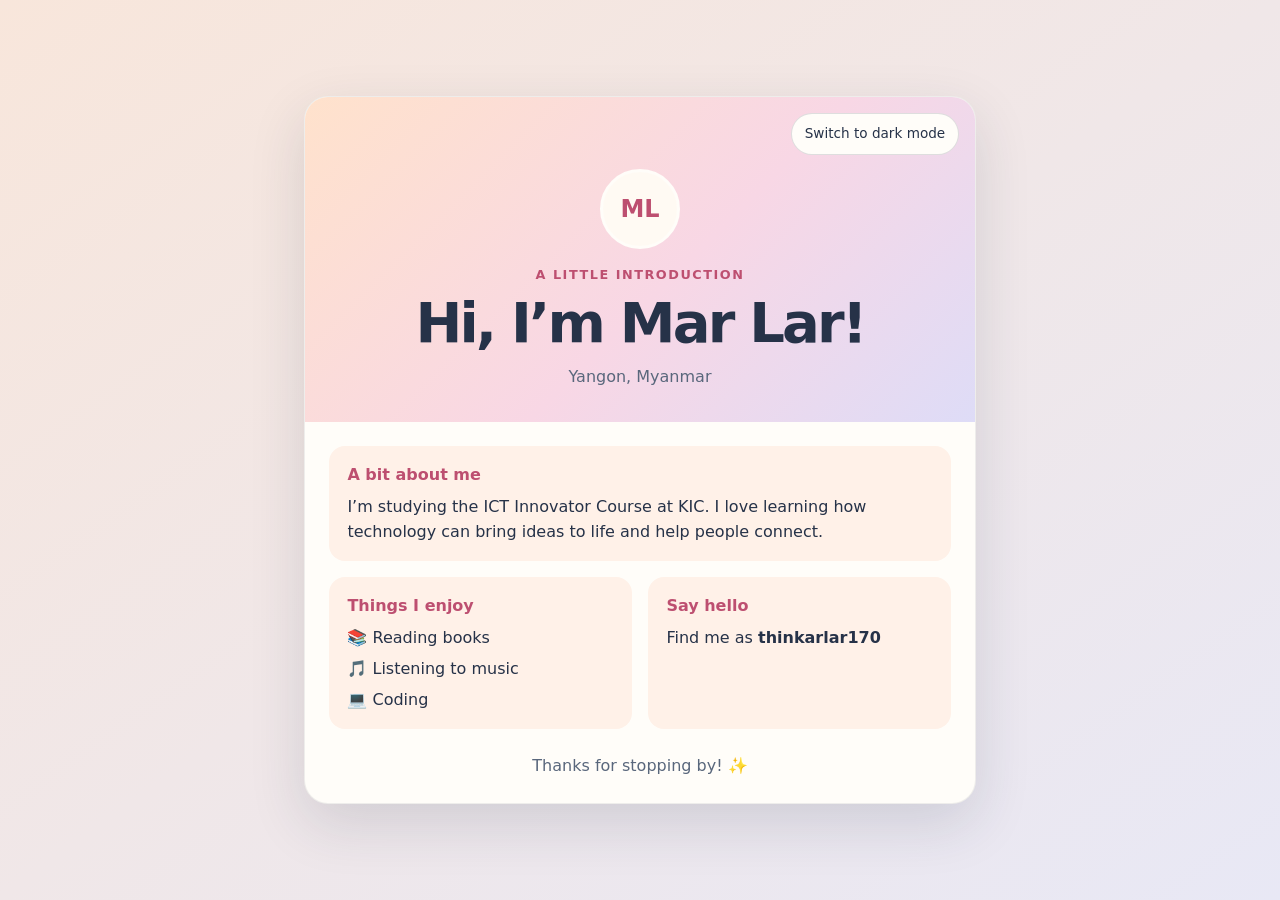
==== index.html @ 4ff4b2b1 "Pending changes exported from your codespace" ====
<!doctype html>
<html lang="en">
<head>
  <meta charset="utf-8">
  <meta name="viewport" content="width=device-width, initial-scale=1">
  <meta name="description" content="A little introduction to Mar Lar.">
  <title>Mar Lar | Introduction</title>
  <link rel="stylesheet" href="style.css">
  <script src="script.js" defer></script>
</head>
<body>
  <main class="profile-card">
    <header class="hero">
      <button class="theme-toggle" type="button" aria-pressed="false">
        Switch to dark mode
      </button>
      <div class="avatar" aria-hidden="true">ML</div>
      <p class="eyebrow">A little introduction</p>
      <h1>Hi, I’m Mar Lar!</h1>
      <p class="location">Yangon, Myanmar</p>
    </header>

    <div class="content">
      <section class="detail" aria-labelledby="about-heading">
        <h2 id="about-heading">A bit about me</h2>
        <p>
          I’m studying the ICT Innovator Course at KIC. I love learning how
          technology can bring ideas to life and help people connect.
        </p>
      </section>

      <section class="detail" aria-labelledby="hobbies-heading">
        <h2 id="hobbies-heading">Things I enjoy</h2>
        <ul class="hobbies">
          <li>📚 Reading books</li>
          <li>🎵 Listening to music</li>
          <li>💻 Coding</li>
        </ul>
      </section>

      <section class="detail contact" aria-labelledby="contact-heading">
        <h2 id="contact-heading">Say hello</h2>
        <p>Find me as <strong>thinkarlar170</strong></p>
      </section>
    </div>
    <footer>Thanks for stopping by! <span aria-hidden="true">✨</span></footer>
  </main>
</body>
</html>
---- style.css ----
:root {
  color-scheme: light;
  --ink: #263248;
  --muted: #59677c;
  --accent: #bd4f70;
  --paper: #fffdf9;
  --tile: #fff1e8;
  --page-start: #f8e6db;
  --page-end: #e8e8f5;
  --shadow: rgb(38 50 72 / 14%);
}

* {
  box-sizing: border-box;
}

body {
  min-height: 100vh;
  margin: 0;
  padding: 2rem 1rem;
  display: grid;
  place-items: center;
  background: linear-gradient(145deg, var(--page-start), var(--page-end));
  color: var(--ink);
  font-family: system-ui, -apple-system, BlinkMacSystemFont, "Segoe UI", sans-serif;
  line-height: 1.6;
  transition: background-color 180ms ease, color 180ms ease;
}

.profile-card {
  width: min(100%, 42rem);
  overflow: hidden;
  border: 1px solid rgb(38 50 72 / 8%);
  border-radius: 1.5rem;
  background: var(--paper);
  box-shadow: 0 1.25rem 3.5rem var(--shadow);
}

.hero {
  position: relative;
  padding: 3rem 2rem 2rem;
  background: linear-gradient(135deg, #ffe2cc, #f8d7e5 55%, #dedcf7);
  text-align: center;
}

.theme-toggle {
  position: absolute;
  top: 1rem;
  right: 1rem;
  padding: 0.55rem 0.8rem;
  border: 1px solid rgb(38 50 72 / 15%);
  border-radius: 999px;
  background: var(--paper);
  color: var(--ink);
  font: inherit;
  font-size: 0.85rem;
  cursor: pointer;
}

.theme-toggle:hover {
  transform: translateY(-1px);
}

.theme-toggle:focus-visible {
  outline: 3px solid var(--accent);
  outline-offset: 3px;
}

.avatar {
  width: 5rem;
  height: 5rem;
  margin: 1.5rem auto 1rem;
  display: grid;
  place-items: center;
  border: 3px solid var(--paper);
  border-radius: 50%;
  background: #fffaf3;
  color: var(--accent);
  font-size: 1.5rem;
  font-weight: 800;
}

.eyebrow {
  margin: 0 0 0.4rem;
  color: var(--accent);
  font-size: 0.8rem;
  font-weight: 800;
  letter-spacing: 0.12em;
  text-transform: uppercase;
}

h1 {
  margin: 0;
  font-size: clamp(2.2rem, 8vw, 3.5rem);
  letter-spacing: -0.05em;
  line-height: 1.1;
}

.location {
  margin: 0.65rem 0 0;
  color: var(--muted);
}

.content {
  padding: 1.5rem;
  display: grid;
  grid-template-columns: repeat(2, minmax(0, 1fr));
  gap: 1rem;
}

.detail {
  padding: 1rem 1.15rem;
  border-radius: 1rem;
  background: var(--tile);
}

.detail:first-child {
  grid-column: 1 / -1;
}

.detail h2 {
  margin: 0 0 0.4rem;
  color: var(--accent);
  font-size: 1rem;
}

.detail p {
  margin: 0;
}

.hobbies {
  margin: 0;
  padding: 0;
  display: grid;
  gap: 0.35rem;
  list-style: none;
}

footer {
  padding: 0 1.5rem 1.5rem;
  color: var(--muted);
  text-align: center;
}

/* Dark theme colors are applied when the toggle sets data-theme. */
body[data-theme="dark"] {
  color-scheme: dark;
  --ink: #f4efff;
  --muted: #c3bfd2;
  --accent: #ff9fba;
  --paper: #242337;
  --tile: #302e46;
  --page-start: #191827;
  --page-end: #29233b;
  --shadow: rgb(0 0 0 / 30%);
}

body[data-theme="dark"] .hero {
  background: linear-gradient(135deg, #47334b, #393652 55%, #303d55);
}

body[data-theme="dark"] .avatar {
  background: #302e46;
}

@media (max-width: 32rem) {
  body {
    padding: 1rem;
  }

  .profile-card {
    border-radius: 1rem;
  }

  .hero {
    padding: 3.5rem 1.25rem 1.5rem;
  }

  .content {
    padding: 1rem;
    grid-template-columns: 1fr;
  }

  .detail:first-child {
    grid-column: auto;
  }

  .theme-toggle {
    top: 0.75rem;
    right: 0.75rem;
  }
}

@media (prefers-reduced-motion: reduce) {
  *,
  *::before,
  *::after {
    scroll-behavior: auto !important;
    transition-duration: 0.01ms !important;
  }
}
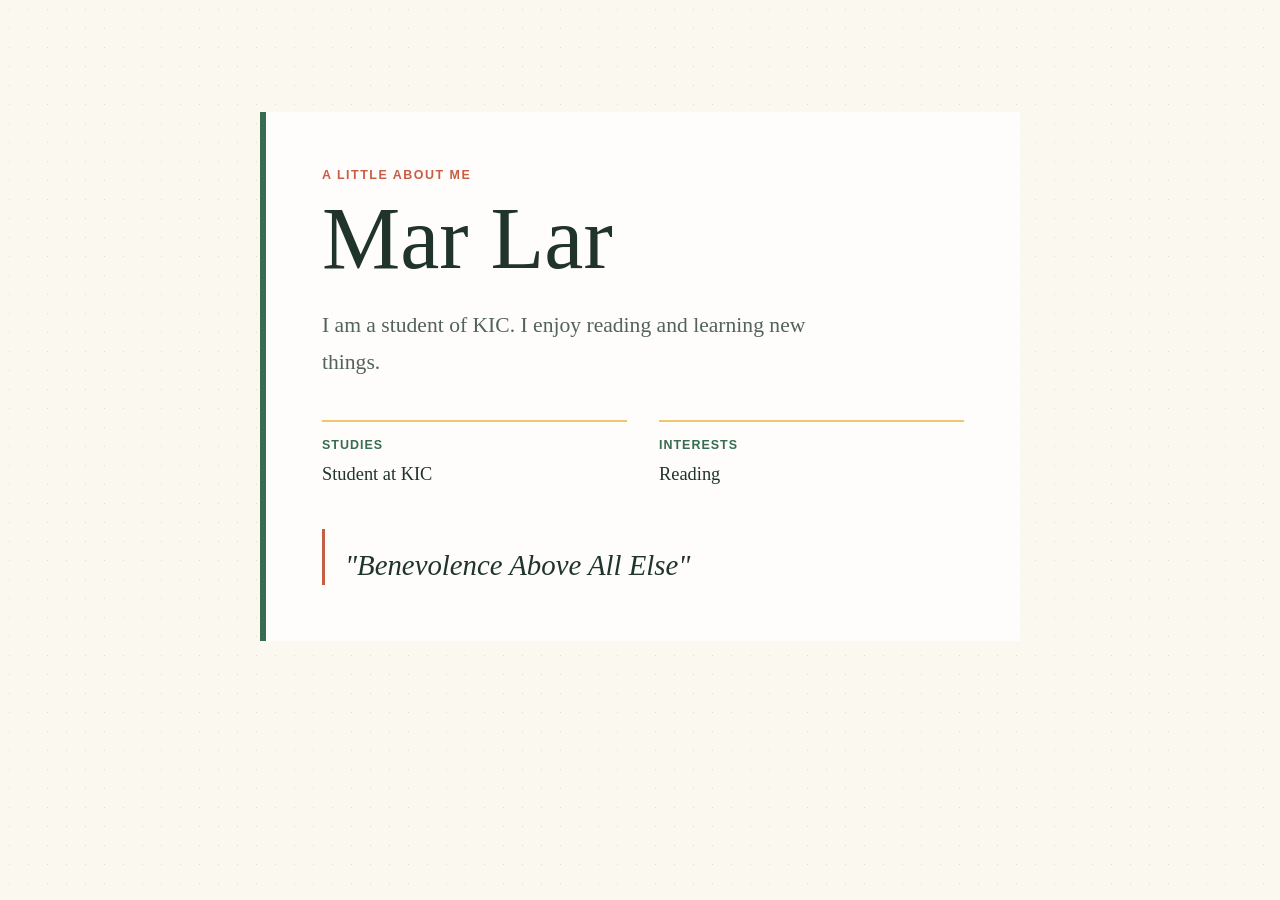
==== commit cb475ade: "Add personal introduction page" ====
--- a/index.html
+++ b/index.html
@@ -3,47 +3,136 @@
 <head>
   <meta charset="utf-8">
   <meta name="viewport" content="width=device-width, initial-scale=1">
-  <meta name="description" content="A little introduction to Mar Lar.">
+  <meta name="description" content="A short introduction to Mar Lar, a student who enjoys reading.">
   <title>Mar Lar | Introduction</title>
-  <link rel="stylesheet" href="style.css">
-  <script src="script.js" defer></script>
+  <style>
+    :root {
+      color-scheme: light;
+      --ink: #20342c;
+      --muted: #52635a;
+      --paper: #fbf8ef;
+      --green: #376b52;
+      --coral: #c65e43;
+      --yellow: #f0c66c;
+    }
+
+    * {
+      box-sizing: border-box;
+    }
+
+    body {
+      min-height: 100vh;
+      margin: 0;
+      background-color: var(--paper);
+      background-image: radial-gradient(#d9dfcf 0.8px, transparent 0.8px);
+      background-size: 19px 19px;
+      color: var(--ink);
+      font-family: Georgia, "Times New Roman", serif;
+    }
+
+    main {
+      width: min(100% - 2rem, 760px);
+      margin: 0 auto;
+      padding: clamp(3rem, 10vw, 7rem) 0;
+    }
+
+    .intro {
+      position: relative;
+      padding: clamp(1.5rem, 6vw, 3.5rem);
+      border-left: 6px solid var(--green);
+      background: rgba(255, 255, 255, 0.78);
+    }
+
+    .eyebrow {
+      margin: 0 0 0.8rem;
+      color: var(--coral);
+      font-family: Arial, sans-serif;
+      font-size: 0.78rem;
+      font-weight: 700;
+      letter-spacing: 0.12em;
+      text-transform: uppercase;
+    }
+
+    h1 {
+      margin: 0;
+      font-size: clamp(2.8rem, 11vw, 5.5rem);
+      font-weight: 500;
+      line-height: 1;
+    }
+
+    .summary {
+      max-width: 34rem;
+      margin: 1.5rem 0 0;
+      color: var(--muted);
+      font-size: clamp(1.1rem, 4vw, 1.35rem);
+      line-height: 1.7;
+    }
+
+    .details {
+      display: grid;
+      grid-template-columns: repeat(2, minmax(0, 1fr));
+      gap: 1rem 2rem;
+      margin-top: 2.5rem;
+    }
+
+    .detail {
+      padding-top: 1rem;
+      border-top: 2px solid var(--yellow);
+    }
+
+    h2 {
+      margin: 0 0 0.55rem;
+      color: var(--green);
+      font-family: Arial, sans-serif;
+      font-size: 0.78rem;
+      letter-spacing: 0.08em;
+      text-transform: uppercase;
+    }
+
+    .detail p {
+      margin: 0;
+      font-size: 1.15rem;
+      line-height: 1.5;
+    }
+
+    blockquote {
+      margin: 2.5rem 0 0;
+      padding: 1rem 0 0 1.25rem;
+      border-left: 3px solid var(--coral);
+      color: var(--ink);
+      font-size: clamp(1.3rem, 5vw, 1.8rem);
+      font-style: italic;
+      line-height: 1.4;
+    }
+
+    @media (max-width: 520px) {
+      .details {
+        grid-template-columns: 1fr;
+        gap: 1.25rem;
+      }
+    }
+  </style>
 </head>
 <body>
-  <main class="profile-card">
-    <header class="hero">
-      <button class="theme-toggle" type="button" aria-pressed="false">
-        Switch to dark mode
-      </button>
-      <div class="avatar" aria-hidden="true">ML</div>
-      <p class="eyebrow">A little introduction</p>
-      <h1>Hi, I’m Mar Lar!</h1>
-      <p class="location">Yangon, Myanmar</p>
-    </header>
+  <main>
+    <article class="intro" aria-labelledby="page-title">
+      <p class="eyebrow">A little about me</p>
+      <h1 id="page-title">Mar Lar</h1>
+      <p class="summary">I am a student of KIC. I enjoy reading and learning new things.</p>
 
-    <div class="content">
-      <section class="detail" aria-labelledby="about-heading">
-        <h2 id="about-heading">A bit about me</h2>
-        <p>
-          I’m studying the ICT Innovator Course at KIC. I love learning how
-          technology can bring ideas to life and help people connect.
-        </p>
-      </section>
+      <div class="details">
+        <section class="detail" aria-labelledby="studies-title">
+          <h2 id="studies-title">Studies</h2>
+          <p>Student at KIC</p>
+        </section>
+        <section class="detail" aria-labelledby="interests-title">
+          <h2 id="interests-title">Interests</h2>
+          <p>Reading</p>
+        </section>
+      </div>
 
-      <section class="detail" aria-labelledby="hobbies-heading">
-        <h2 id="hobbies-heading">Things I enjoy</h2>
-        <ul class="hobbies">
-          <li>📚 Reading books</li>
-          <li>🎵 Listening to music</li>
-          <li>💻 Coding</li>
-        </ul>
-      </section>
-
-      <section class="detail contact" aria-labelledby="contact-heading">
-        <h2 id="contact-heading">Say hello</h2>
-        <p>Find me as <strong>thinkarlar170</strong></p>
-      </section>
-    </div>
-    <footer>Thanks for stopping by! <span aria-hidden="true">✨</span></footer>
+      <blockquote>"Benevolence Above All Else"</blockquote>
+    </article>
   </main>
 </body>
-</html>
+</html>
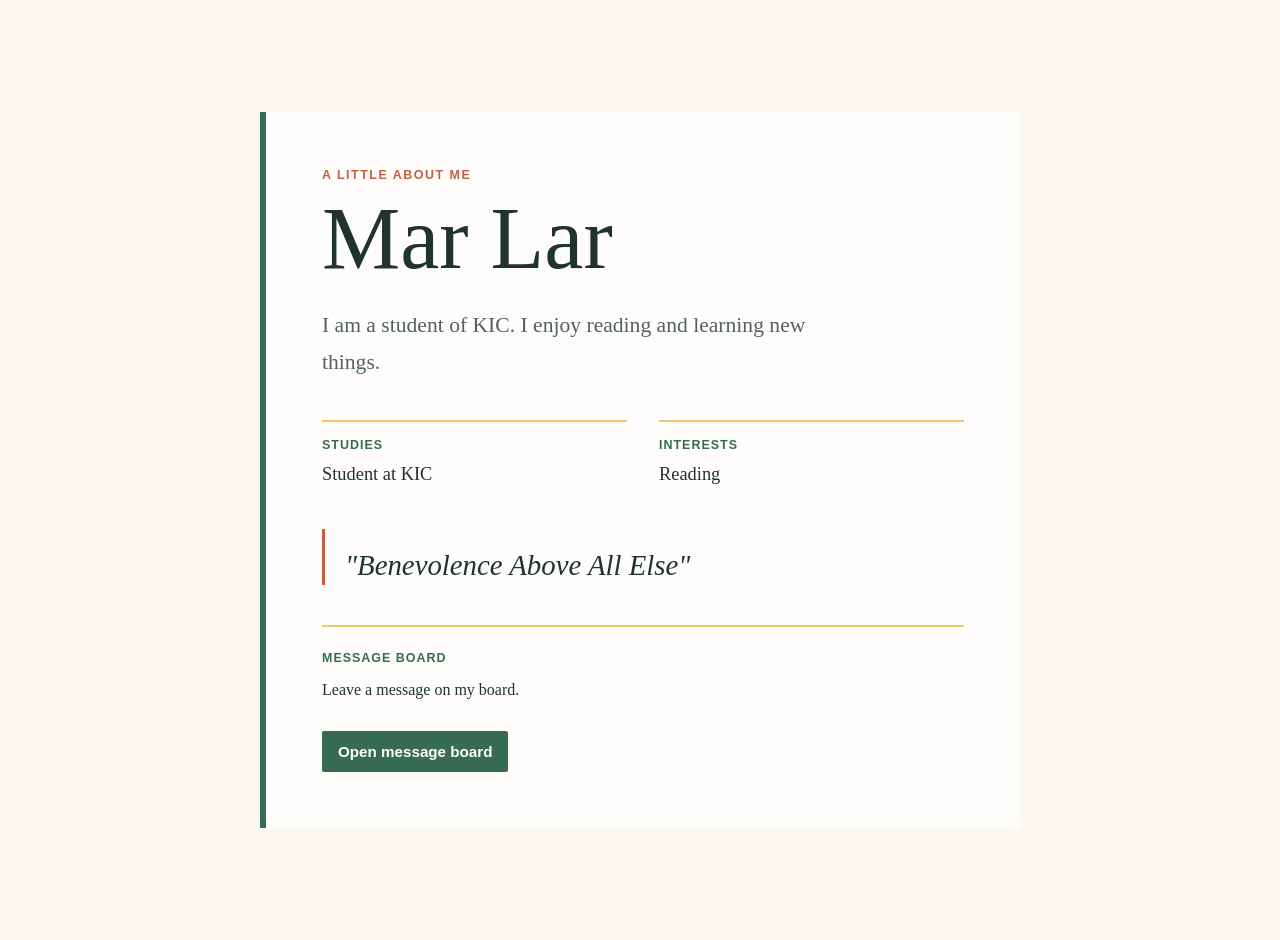
==== commit d6bc0bff: "Describe your changes" ====
--- a/index.html
+++ b/index.html
@@ -105,6 +105,29 @@
       line-height: 1.4;
     }
 
+    .message-form {
+      margin-top: 2.5rem;
+      padding-top: 1.5rem;
+      border-top: 2px solid var(--yellow);
+    }
+
+    .message-form h2 {
+      margin-bottom: 1rem;
+    }
+
+    .submit-button {
+      display: inline-block;
+      margin-top: 1rem;
+      padding: 0.75rem 1rem;
+      border: 0;
+      border-radius: 2px;
+      background: var(--green);
+      color: white;
+      cursor: pointer;
+      font: 700 0.95rem Arial, sans-serif;
+      text-decoration: none;
+    }
+
     @media (max-width: 520px) {
       .details {
         grid-template-columns: 1fr;
@@ -132,6 +155,12 @@
       </div>
 
       <blockquote>"Benevolence Above All Else"</blockquote>
+
+      <section class="message-form" aria-labelledby="message-board-title">
+        <h2 id="message-board-title">Message board</h2>
+        <p>Leave a message on my board.</p>
+        <a class="submit-button" href="board.html" target="_blank" rel="noopener">Open message board</a>
+      </section>
     </article>
   </main>
 </body>
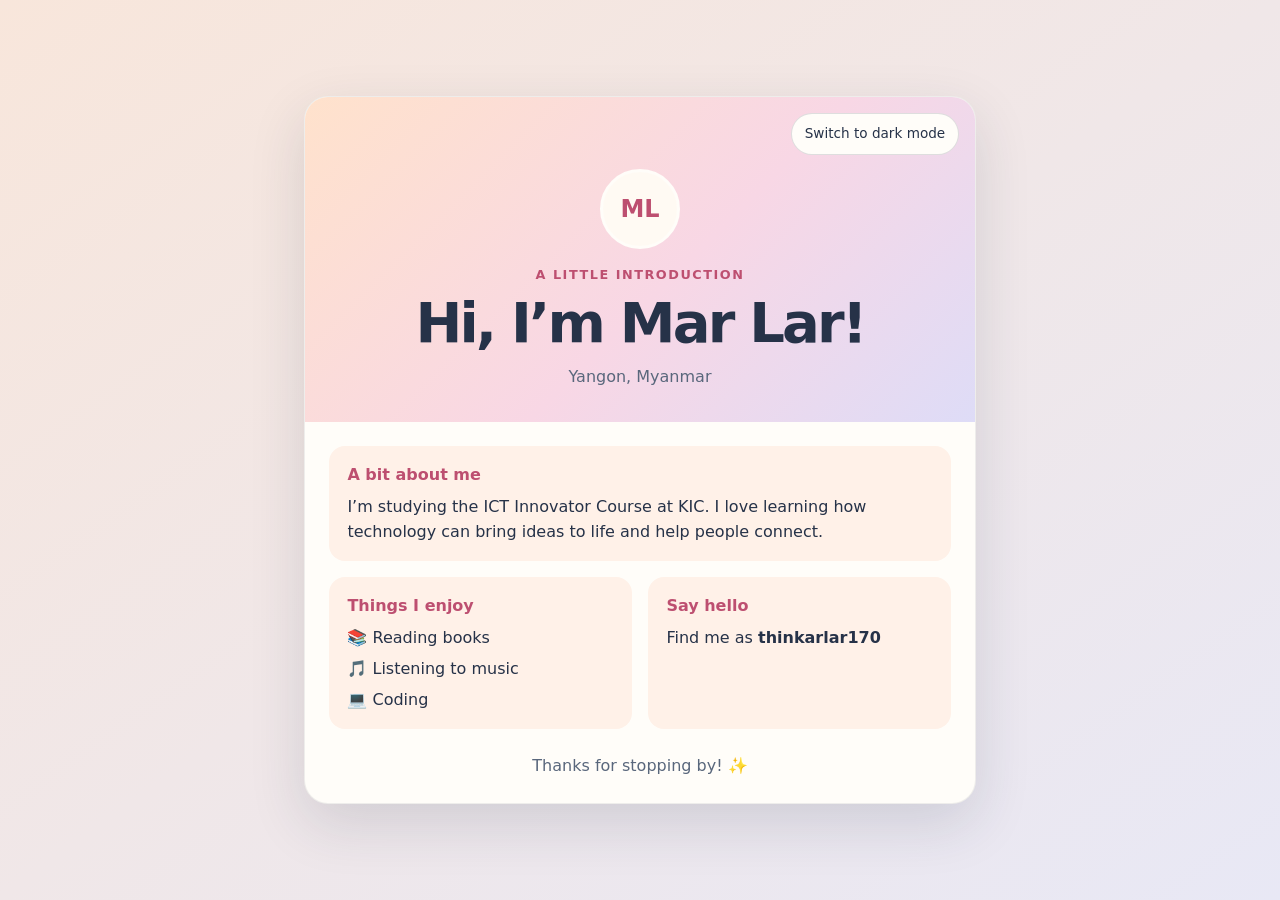
==== commit ba3ee492: "Merge pull request #1 from thinmarlar170/codespace-noxious-toad-wpq7gxgw776hv4v5 Pending changes exp" ====
--- a/index.html
+++ b/index.html
@@ -3,165 +3,47 @@
 <head>
   <meta charset="utf-8">
   <meta name="viewport" content="width=device-width, initial-scale=1">
-  <meta name="description" content="A short introduction to Mar Lar, a student who enjoys reading.">
+  <meta name="description" content="A little introduction to Mar Lar.">
   <title>Mar Lar | Introduction</title>
-  <style>
-    :root {
-      color-scheme: light;
-      --ink: #20342c;
-      --muted: #52635a;
-      --paper: #fbf8ef;
-      --green: #376b52;
-      --coral: #c65e43;
-      --yellow: #f0c66c;
-    }
-
-    * {
-      box-sizing: border-box;
-    }
-
-    body {
-      min-height: 100vh;
-      margin: 0;
-      background-color: var(--paper);
-      background-image: radial-gradient(#d9dfcf 0.8px, transparent 0.8px);
-      background-size: 19px 19px;
-      color: var(--ink);
-      font-family: Georgia, "Times New Roman", serif;
-    }
-
-    main {
-      width: min(100% - 2rem, 760px);
-      margin: 0 auto;
-      padding: clamp(3rem, 10vw, 7rem) 0;
-    }
-
-    .intro {
-      position: relative;
-      padding: clamp(1.5rem, 6vw, 3.5rem);
-      border-left: 6px solid var(--green);
-      background: rgba(255, 255, 255, 0.78);
-    }
-
-    .eyebrow {
-      margin: 0 0 0.8rem;
-      color: var(--coral);
-      font-family: Arial, sans-serif;
-      font-size: 0.78rem;
-      font-weight: 700;
-      letter-spacing: 0.12em;
-      text-transform: uppercase;
-    }
-
-    h1 {
-      margin: 0;
-      font-size: clamp(2.8rem, 11vw, 5.5rem);
-      font-weight: 500;
-      line-height: 1;
-    }
-
-    .summary {
-      max-width: 34rem;
-      margin: 1.5rem 0 0;
-      color: var(--muted);
-      font-size: clamp(1.1rem, 4vw, 1.35rem);
-      line-height: 1.7;
-    }
-
-    .details {
-      display: grid;
-      grid-template-columns: repeat(2, minmax(0, 1fr));
-      gap: 1rem 2rem;
-      margin-top: 2.5rem;
-    }
-
-    .detail {
-      padding-top: 1rem;
-      border-top: 2px solid var(--yellow);
-    }
-
-    h2 {
-      margin: 0 0 0.55rem;
-      color: var(--green);
-      font-family: Arial, sans-serif;
-      font-size: 0.78rem;
-      letter-spacing: 0.08em;
-      text-transform: uppercase;
-    }
-
-    .detail p {
-      margin: 0;
-      font-size: 1.15rem;
-      line-height: 1.5;
-    }
-
-    blockquote {
-      margin: 2.5rem 0 0;
-      padding: 1rem 0 0 1.25rem;
-      border-left: 3px solid var(--coral);
-      color: var(--ink);
-      font-size: clamp(1.3rem, 5vw, 1.8rem);
-      font-style: italic;
-      line-height: 1.4;
-    }
-
-    .message-form {
-      margin-top: 2.5rem;
-      padding-top: 1.5rem;
-      border-top: 2px solid var(--yellow);
-    }
-
-    .message-form h2 {
-      margin-bottom: 1rem;
-    }
-
-    .submit-button {
-      display: inline-block;
-      margin-top: 1rem;
-      padding: 0.75rem 1rem;
-      border: 0;
-      border-radius: 2px;
-      background: var(--green);
-      color: white;
-      cursor: pointer;
-      font: 700 0.95rem Arial, sans-serif;
-      text-decoration: none;
-    }
-
-    @media (max-width: 520px) {
-      .details {
-        grid-template-columns: 1fr;
-        gap: 1.25rem;
-      }
-    }
-  </style>
+  <link rel="stylesheet" href="style.css">
+  <script src="script.js" defer></script>
 </head>
 <body>
-  <main>
-    <article class="intro" aria-labelledby="page-title">
-      <p class="eyebrow">A little about me</p>
-      <h1 id="page-title">Mar Lar</h1>
-      <p class="summary">I am a student of KIC. I enjoy reading and learning new things.</p>
+  <main class="profile-card">
+    <header class="hero">
+      <button class="theme-toggle" type="button" aria-pressed="false">
+        Switch to dark mode
+      </button>
+      <div class="avatar" aria-hidden="true">ML</div>
+      <p class="eyebrow">A little introduction</p>
+      <h1>Hi, I’m Mar Lar!</h1>
+      <p class="location">Yangon, Myanmar</p>
+    </header>
 
-      <div class="details">
-        <section class="detail" aria-labelledby="studies-title">
-          <h2 id="studies-title">Studies</h2>
-          <p>Student at KIC</p>
-        </section>
-        <section class="detail" aria-labelledby="interests-title">
-          <h2 id="interests-title">Interests</h2>
-          <p>Reading</p>
-        </section>
-      </div>
+    <div class="content">
+      <section class="detail" aria-labelledby="about-heading">
+        <h2 id="about-heading">A bit about me</h2>
+        <p>
+          I’m studying the ICT Innovator Course at KIC. I love learning how
+          technology can bring ideas to life and help people connect.
+        </p>
+      </section>
 
-      <blockquote>"Benevolence Above All Else"</blockquote>
+      <section class="detail" aria-labelledby="hobbies-heading">
+        <h2 id="hobbies-heading">Things I enjoy</h2>
+        <ul class="hobbies">
+          <li>📚 Reading books</li>
+          <li>🎵 Listening to music</li>
+          <li>💻 Coding</li>
+        </ul>
+      </section>
 
-      <section class="message-form" aria-labelledby="message-board-title">
-        <h2 id="message-board-title">Message board</h2>
-        <p>Leave a message on my board.</p>
-        <a class="submit-button" href="board.html" target="_blank" rel="noopener">Open message board</a>
+      <section class="detail contact" aria-labelledby="contact-heading">
+        <h2 id="contact-heading">Say hello</h2>
+        <p>Find me as <strong>thinkarlar170</strong></p>
       </section>
-    </article>
+    </div>
+    <footer>Thanks for stopping by! <span aria-hidden="true">✨</span></footer>
   </main>
 </body>
-</html>+</html>
--- a/style.css
+++ b/style.css
@@ -0,0 +1,201 @@
+:root {
+  color-scheme: light;
+  --ink: #263248;
+  --muted: #59677c;
+  --accent: #bd4f70;
+  --paper: #fffdf9;
+  --tile: #fff1e8;
+  --page-start: #f8e6db;
+  --page-end: #e8e8f5;
+  --shadow: rgb(38 50 72 / 14%);
+}
+
+* {
+  box-sizing: border-box;
+}
+
+body {
+  min-height: 100vh;
+  margin: 0;
+  padding: 2rem 1rem;
+  display: grid;
+  place-items: center;
+  background: linear-gradient(145deg, var(--page-start), var(--page-end));
+  color: var(--ink);
+  font-family: system-ui, -apple-system, BlinkMacSystemFont, "Segoe UI", sans-serif;
+  line-height: 1.6;
+  transition: background-color 180ms ease, color 180ms ease;
+}
+
+.profile-card {
+  width: min(100%, 42rem);
+  overflow: hidden;
+  border: 1px solid rgb(38 50 72 / 8%);
+  border-radius: 1.5rem;
+  background: var(--paper);
+  box-shadow: 0 1.25rem 3.5rem var(--shadow);
+}
+
+.hero {
+  position: relative;
+  padding: 3rem 2rem 2rem;
+  background: linear-gradient(135deg, #ffe2cc, #f8d7e5 55%, #dedcf7);
+  text-align: center;
+}
+
+.theme-toggle {
+  position: absolute;
+  top: 1rem;
+  right: 1rem;
+  padding: 0.55rem 0.8rem;
+  border: 1px solid rgb(38 50 72 / 15%);
+  border-radius: 999px;
+  background: var(--paper);
+  color: var(--ink);
+  font: inherit;
+  font-size: 0.85rem;
+  cursor: pointer;
+}
+
+.theme-toggle:hover {
+  transform: translateY(-1px);
+}
+
+.theme-toggle:focus-visible {
+  outline: 3px solid var(--accent);
+  outline-offset: 3px;
+}
+
+.avatar {
+  width: 5rem;
+  height: 5rem;
+  margin: 1.5rem auto 1rem;
+  display: grid;
+  place-items: center;
+  border: 3px solid var(--paper);
+  border-radius: 50%;
+  background: #fffaf3;
+  color: var(--accent);
+  font-size: 1.5rem;
+  font-weight: 800;
+}
+
+.eyebrow {
+  margin: 0 0 0.4rem;
+  color: var(--accent);
+  font-size: 0.8rem;
+  font-weight: 800;
+  letter-spacing: 0.12em;
+  text-transform: uppercase;
+}
+
+h1 {
+  margin: 0;
+  font-size: clamp(2.2rem, 8vw, 3.5rem);
+  letter-spacing: -0.05em;
+  line-height: 1.1;
+}
+
+.location {
+  margin: 0.65rem 0 0;
+  color: var(--muted);
+}
+
+.content {
+  padding: 1.5rem;
+  display: grid;
+  grid-template-columns: repeat(2, minmax(0, 1fr));
+  gap: 1rem;
+}
+
+.detail {
+  padding: 1rem 1.15rem;
+  border-radius: 1rem;
+  background: var(--tile);
+}
+
+.detail:first-child {
+  grid-column: 1 / -1;
+}
+
+.detail h2 {
+  margin: 0 0 0.4rem;
+  color: var(--accent);
+  font-size: 1rem;
+}
+
+.detail p {
+  margin: 0;
+}
+
+.hobbies {
+  margin: 0;
+  padding: 0;
+  display: grid;
+  gap: 0.35rem;
+  list-style: none;
+}
+
+footer {
+  padding: 0 1.5rem 1.5rem;
+  color: var(--muted);
+  text-align: center;
+}
+
+/* Dark theme colors are applied when the toggle sets data-theme. */
+body[data-theme="dark"] {
+  color-scheme: dark;
+  --ink: #f4efff;
+  --muted: #c3bfd2;
+  --accent: #ff9fba;
+  --paper: #242337;
+  --tile: #302e46;
+  --page-start: #191827;
+  --page-end: #29233b;
+  --shadow: rgb(0 0 0 / 30%);
+}
+
+body[data-theme="dark"] .hero {
+  background: linear-gradient(135deg, #47334b, #393652 55%, #303d55);
+}
+
+body[data-theme="dark"] .avatar {
+  background: #302e46;
+}
+
+@media (max-width: 32rem) {
+  body {
+    padding: 1rem;
+  }
+
+  .profile-card {
+    border-radius: 1rem;
+  }
+
+  .hero {
+    padding: 3.5rem 1.25rem 1.5rem;
+  }
+
+  .content {
+    padding: 1rem;
+    grid-template-columns: 1fr;
+  }
+
+  .detail:first-child {
+    grid-column: auto;
+  }
+
+  .theme-toggle {
+    top: 0.75rem;
+    right: 0.75rem;
+  }
+}
+
+@media (prefers-reduced-motion: reduce) {
+  *,
+  *::before,
+  *::after {
+    scroll-behavior: auto !important;
+    transition-duration: 0.01ms !important;
+  }
+}
